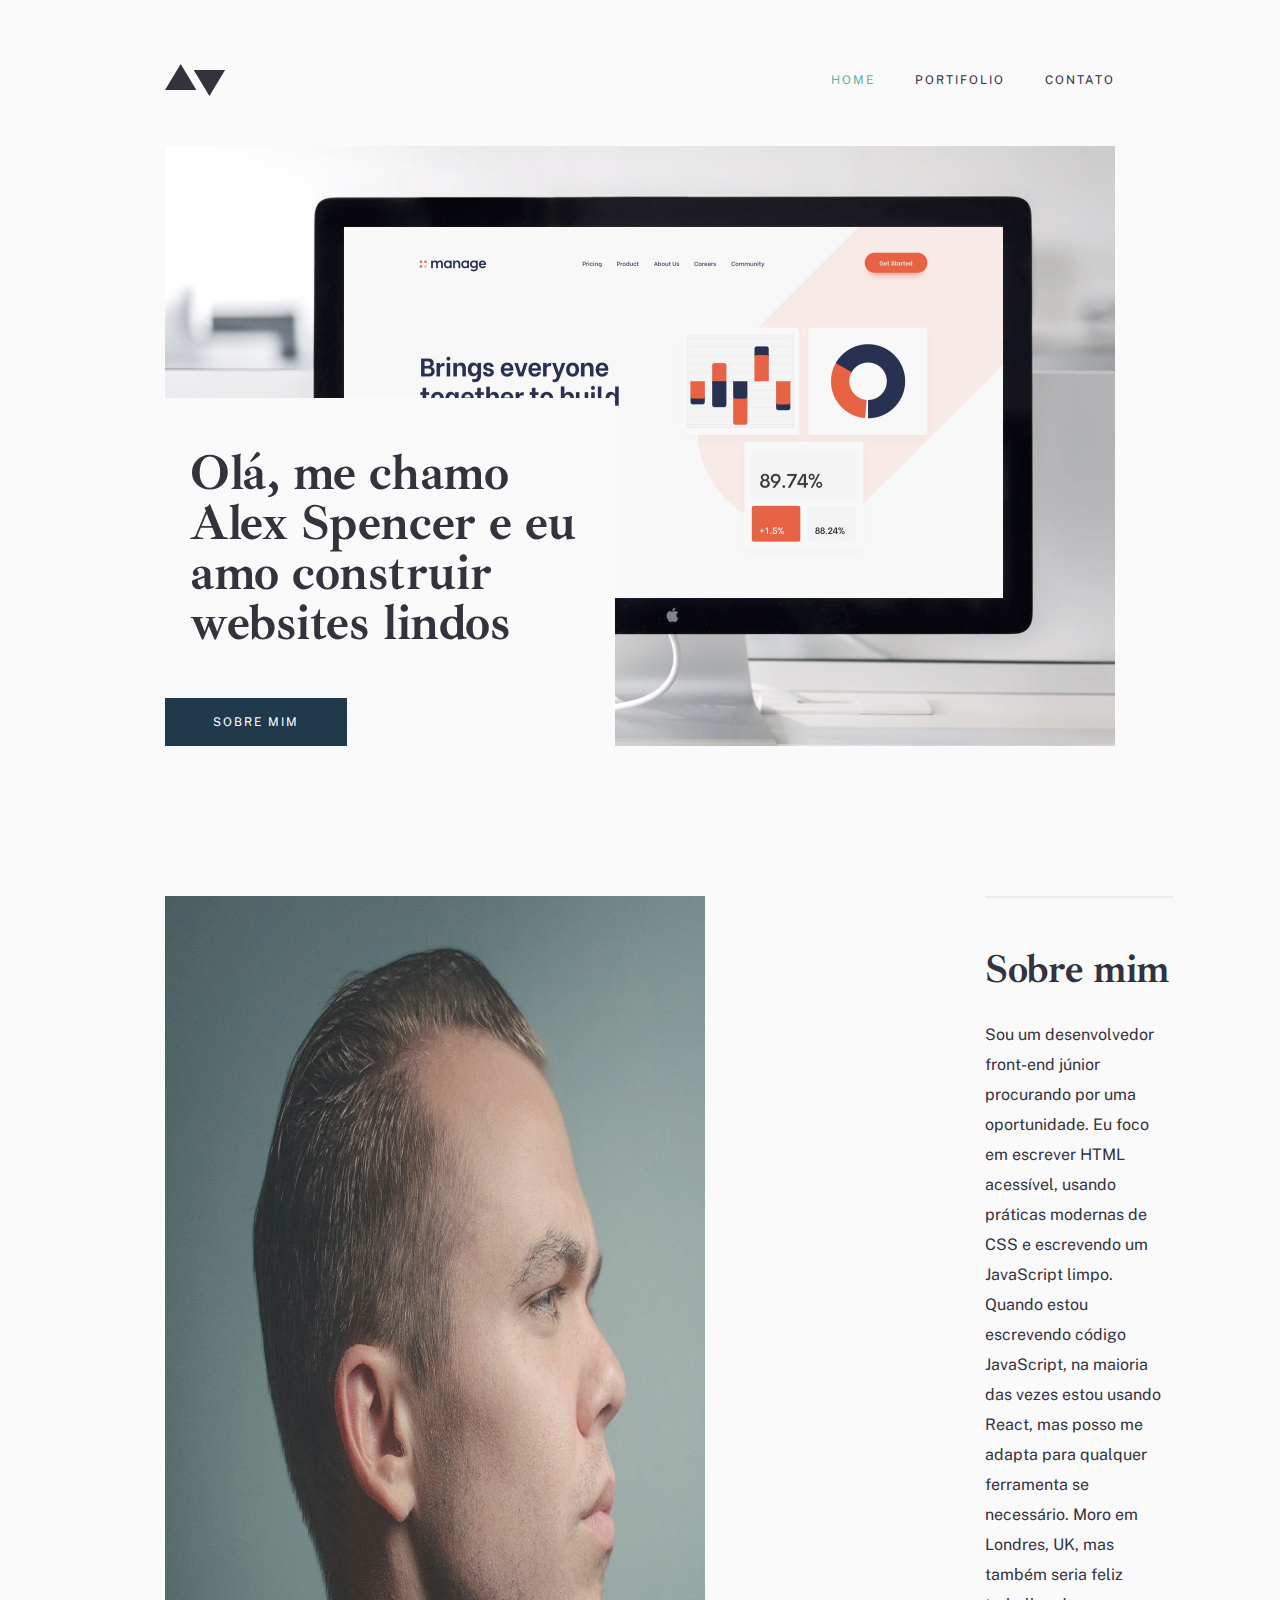
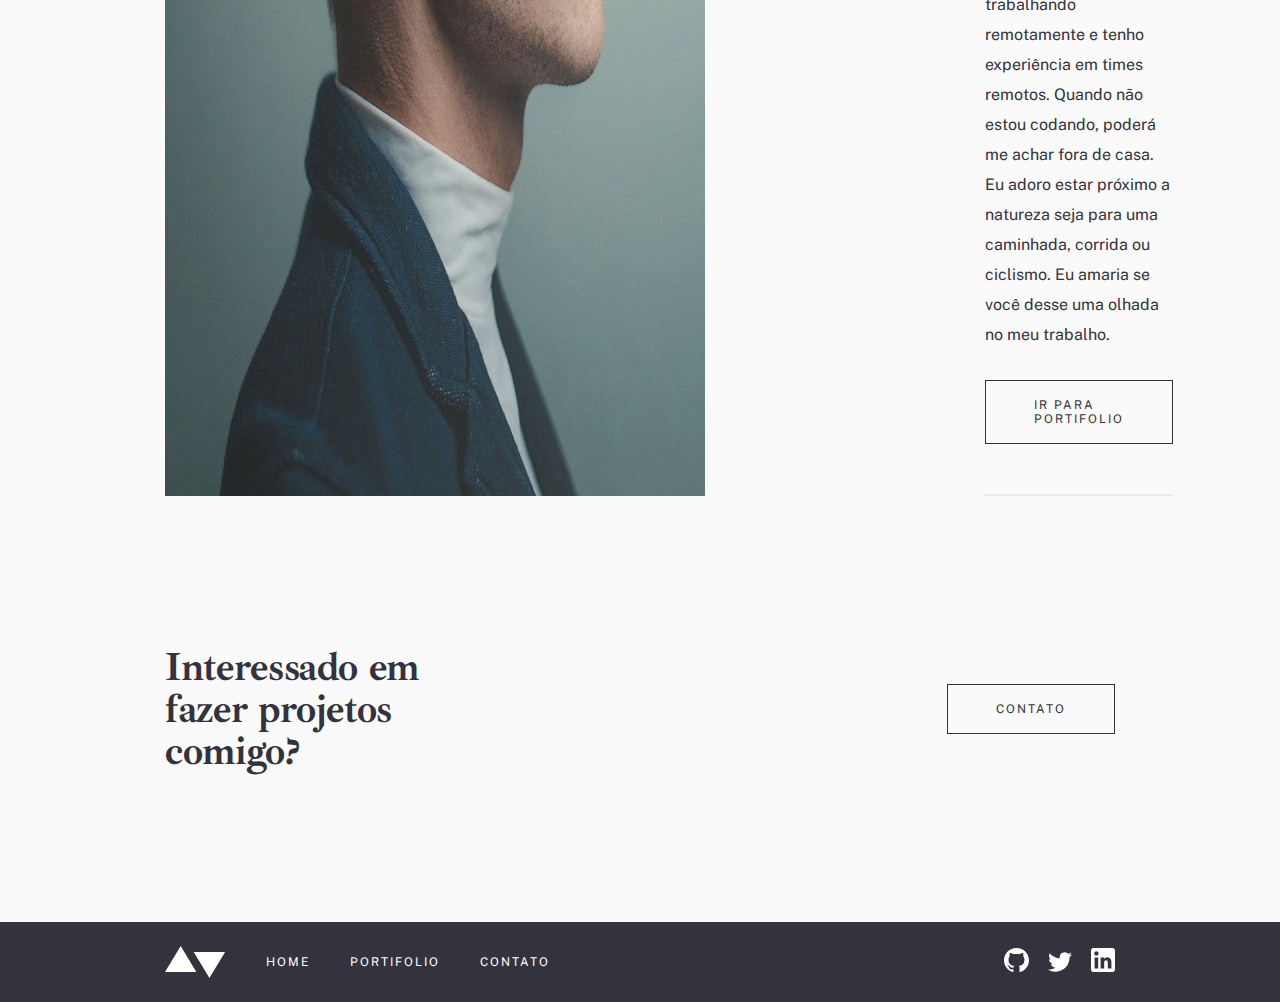
==== pages/home/index.html @ d25fe9f8 "Home" ====
<!DOCTYPE html>
<html lang="pt">

<head>
    <meta charset="UTF-8">
    <meta name="viewport" content="width=device-width, initial-scale=1.0">
    <title>Document</title>

    <link rel="preconnect" href="https://fonts.googleapis.com">
    <link rel="preconnect" href="https://fonts.gstatic.com" crossorigin>
    <link
        href="https://fonts.googleapis.com/css2?family=Ibarra+Real+Nova:wght@400;700&family=Public+Sans:wght@100;400;700&display=swap"
        rel="stylesheet">
    <link rel="stylesheet" href="../../css/global.css">
    <link rel="stylesheet" href="../../css/fonts.css">
    <link rel="stylesheet" href="../../css/buttons.css">
    <link rel="stylesheet" href="../../css/forms.css">
    <link rel="stylesheet" href="../../css/header.css">
    <link rel="stylesheet" href="../../css/footer.css">
    <link rel="stylesheet" href="../../css/colors.css">
    <link rel="stylesheet" href="../../css/spacing.css">
    <link rel="stylesheet" href="../../css/borders.css">
    <link rel="stylesheet" href="../../css/container.css">
    <link rel="stylesheet" href="style.css">
</head>

<body>
    <div class="header">
        <img src="../../assets/logo-dark.svg" alt="logo">
        <nav class="header__nav">
            <a class="link color--cyan mr-4" href="#">Home</a>
            <a class="link mr-4" href="#">Portifolio</a>
            <a class="link" href="#">Contato</a>
        </nav>
    </div>
    <div class="container mt-5">
        <div class="introduction-section">
            <div class="introduction-section__sobre-mim pt-5">
                <h1 class="title--h1 pl-2_5">Olá, me chamo Alex Spencer e eu amo construir websites lindos</h1>
                <a href="" class="btn--sobre-mim mt-5">Sobre mim</a>
            </div>
        </div>
        <div class="content-section mt-15">
            <img class="content-section__img mr-28" src="/assets/home/image-homepage-profile.jpg"
                alt="imagem de perfil">
            <div class="content-section__aside pt-5 pb-5 bt bb">
                <h2 class="title--h2 mb-3">Sobre mim</h2>
                <p class="text mb-3">
                    Sou um desenvolvedor front-end júnior procurando por uma oportunidade. Eu foco em escrever HTML
                    acessível, usando práticas modernas de CSS e escrevendo um JavaScript limpo. Quando estou escrevendo
                    código JavaScript, na maioria das vezes estou usando React, mas posso me adapta para qualquer
                    ferramenta
                    se necessário. Moro em Londres, UK, mas também seria feliz trabalhando remotamente e tenho
                    experiência
                    em times remotos. Quando não estou codando, poderá me achar fora de casa. Eu adoro estar próximo a
                    natureza seja para uma caminhada, corrida ou ciclismo. Eu amaria se você desse uma olhada no meu
                    trabalho.
                </p>
                <a href="" class="btn--contato align-self--center">Ir para Portifolio</a>
            </div>
        </div>
    </div>
    <div class="contact-section mt-15">
        <h2 class="title--h2">Interessado em fazer projetos comigo?</h2>
        <a href="" class="btn--contato">contato</a>
    </div>
    <div class="footer">
        <nav class="footer__nav">
            <img class="mr-4" src="../../assets/logo-light.svg" alt="logo">
            <a class="link mr-4 color--white" href="">Home</a>
            <a class="link mr-4 color--white" href="">Portifolio</a>
            <a class="link color--white" href="">Contato</a>
        </nav>
        <div class="footer__redes">
            <a class="mr-1_5" href=""><img src="../../assets/icons/github-light.svg" alt="github icon"></a>
            <a class="mr-1_5" href=""><img src="../../assets/icons/twitter-light.svg" alt="twitter icon"></a>
            <a href=""><img src="../../assets/icons/linkedin-light.svg" alt="linkedin icon"></a>
        </div>
    </div>
</body>

</html>
---- css/global.css ----
*{
    font-family: 'Public Sans', sans-serif;

    padding: 0;
    margin: 0;
    box-sizing: border-box;
}
body{
    display: flex;
    flex-direction: column;
    align-items: center;

    background: #FAFAFA;

    padding-top: 64px;
}
---- css/fonts.css ----
/*Titulos*/
.title--h1{
    font-family: 'Ibarra Real Nova', serif;
    font-style: normal;
    font-weight: bold;
    font-size: 50px;
    line-height: 50px;
    letter-spacing: -0.446429px;  
    color: #33323D;
}
.title--h2{
    font-family: 'Ibarra Real Nova', serif;
    font-style: normal;
    font-weight: bold;
    font-size: 40px;
    line-height: 42px;
    letter-spacing: -0.357143px;
    color: #33323D;
}
.title--h3{
    font-family: 'Ibarra Real Nova', serif;
    font-style: normal;
    font-weight: normal;
    font-size: 32px;
    line-height: 36px; 
    letter-spacing: -0.285714px;   
    color: #33323D;
}

/*Textos*/
.text{
    font-family: 'Public Sans', sans-serif;
    font-style: normal;
    font-weight: normal;
    font-size: 16px;
    line-height: 30px;
    color: #33323D;
}
.text-size--small{
    font-size: 15px;
}

/*Links*/
.link{
    font-family: 'Public Sans', sans-serif;
    text-decoration: none;
    font-style: normal;
    font-weight: normal;
    font-size: 12px;
    line-height: 14px;
    letter-spacing: 2px;
    text-transform: uppercase;
    color: #33323D;    
}
---- css/buttons.css ----
/*Botao primario*/
.btn--sobre-mim{
    font-family: 'Public Sans', sans-serif;
    text-decoration: none;
    font-style: normal;
    font-weight: normal;
    font-size: 12px;
    line-height: 14px;
    text-align: center;
    letter-spacing: 2px;
    text-transform: uppercase;
    color: #FFFFFF;

    background: #203A4C;

    padding: 17px 48px;
}
.btn--sobre-mim:hover{
    background: #5FB4A2;
}

/*Botoes secundarios*/
.btn--contato{
    font-family: 'Public Sans', sans-serif;
    text-decoration: none;
    font-style: normal;
    font-weight: normal;
    font-size: 12px;
    line-height: 14px;
    letter-spacing: 2px;
    text-transform: uppercase;
    color: #33323D;

    background: #FAFAFA;

    padding: 17px 48px;
    border: 1px solid #33323D;
}
.btn--contato:hover{
    color: #FAFAFA;

    background: #33323D;
}
.btn--enviar{
    font-family: 'Public Sans', sans-serif;
    text-decoration: none;
    font-style: normal;
    font-weight: normal;
    font-size: 12px;
    line-height: 14px;
    text-align: center;
    letter-spacing: 2px;
    text-transform: uppercase;
    color: #FFFFFF;

    background: #203A4C;
    
    padding: 17px 48px;
}
.btn--enviar:hover{
    background: #5FB4A2;
}
---- css/forms.css ----
/*Label*/
.label{
    font-family: 'Public Sans', sans-serif;
    font-style: normal;
    font-weight: bold;
    font-size: 13px;
    line-height: 30px;
    color: #33323D;  
    mix-blend-mode: normal;
    opacity: 0.8;
}

/*textarea*/
.textarea{
    resize: none;
    background: #EBEBEC;
    mix-blend-mode: normal;

    padding: 5px;
    border: 2px solid #EBEBEC;
}
.textarea:focus{
    border: 2px solid #000000;
}

/*input*/
.input{
    all: unset;
    cursor: text;
    background: #EBEBEC;
    mix-blend-mode: normal;

    padding: 10px 5px;
}
.input:focus{
    border: 2px solid #000000;
}
---- css/header.css ----
.header{
    display: flex;
    width: 100%;
    align-items: center;
    justify-content: space-between;

    padding: 0 165px;
}
.header__nav{
    display: flex;
    align-items: center;
    justify-content: space-between;
}
---- css/footer.css ----
.contact-section{
    display: flex;
    width: 100%;
    align-items: center;
    justify-content: space-between;

    padding: 0 165px;
    margin-bottom: 150px;
}
.contact-section h2{
    width: 30%;
}
.footer{
    display: flex;
    width: 100%;
    align-items: center;
    justify-content: space-between;

    background: #33323D;

    padding: 24px 165px;
}
.footer__nav{
    display: flex;
    align-items: center;
    justify-content: space-between;
}
---- css/colors.css ----
/*Cores primarias*/
.color--white{
    color: #ffffff;
}
.color--cyan{
    color: #5FB4A2;
}
.color--dark-blue{
    color: #203A4C;
}
.color--grayish-dark-blue{
    color: #33323D;
}

/*Cores de background*/
.bg-color--very-light-gray{
    background-color: #FAFAFA;
}

/*Cores de input*/
.input-color--light-gray{
    color: #EAEAEB;
}
---- css/spacing.css ----
.mt-5{
    margin-top: 50px;
}
.mt-15{
    margin-top: 150px;
}

.mr-1_5{
    margin-right: 15px;
}
.mr-4{
    margin-right: 40px;
}
.mr-50{
    margin-right: 500px;
}
.mr-28{
    margin-right: 280px;
}

.mb-3{
    margin-bottom: 30px;
}

.pt-5{
    padding-top: 50px;
}

.pr-5{
    padding-right: 50px;
}

.pb-5{
    padding-bottom: 50px;
}

.pl-2_5{
    padding-left: 25px;
}

/*flex alinhamento de itens unicos*/
.align-self--center{
    align-self: center;
}
---- css/borders.css ----
.bt{
    border-top: 2px solid #EBEBEC;
}
.bb{
    border-bottom: 2px solid #EBEBEC;
}
---- css/container.css ----
.container{
    display: flex;
    width: 100%;
    flex-direction: column;
    align-items: center;

    padding: 0 165px;
}
---- pages/home/style.css ----
.introduction-section{
    display: flex;
    width: 100%;
    height: 600px;
    flex-direction: column;
    align-items: flex-start;
    justify-content: flex-end;

    background-image: url('../../assets/home/image-homepage-hero.jpg');
    background-position: center;
    background-size: cover;
}

.introduction-section__sobre-mim{
    display: flex;
    width: 450px;
    flex-direction: column;
    align-items: flex-start;
    background-color: #FAFAFA;
}

.content-section{
    display: flex;
    width: 100%;
}
.content-section__img{
    width: 540px;
}
.content-section__aside{
    display: flex;
    flex-direction: column;
    align-items: flex-start;
}
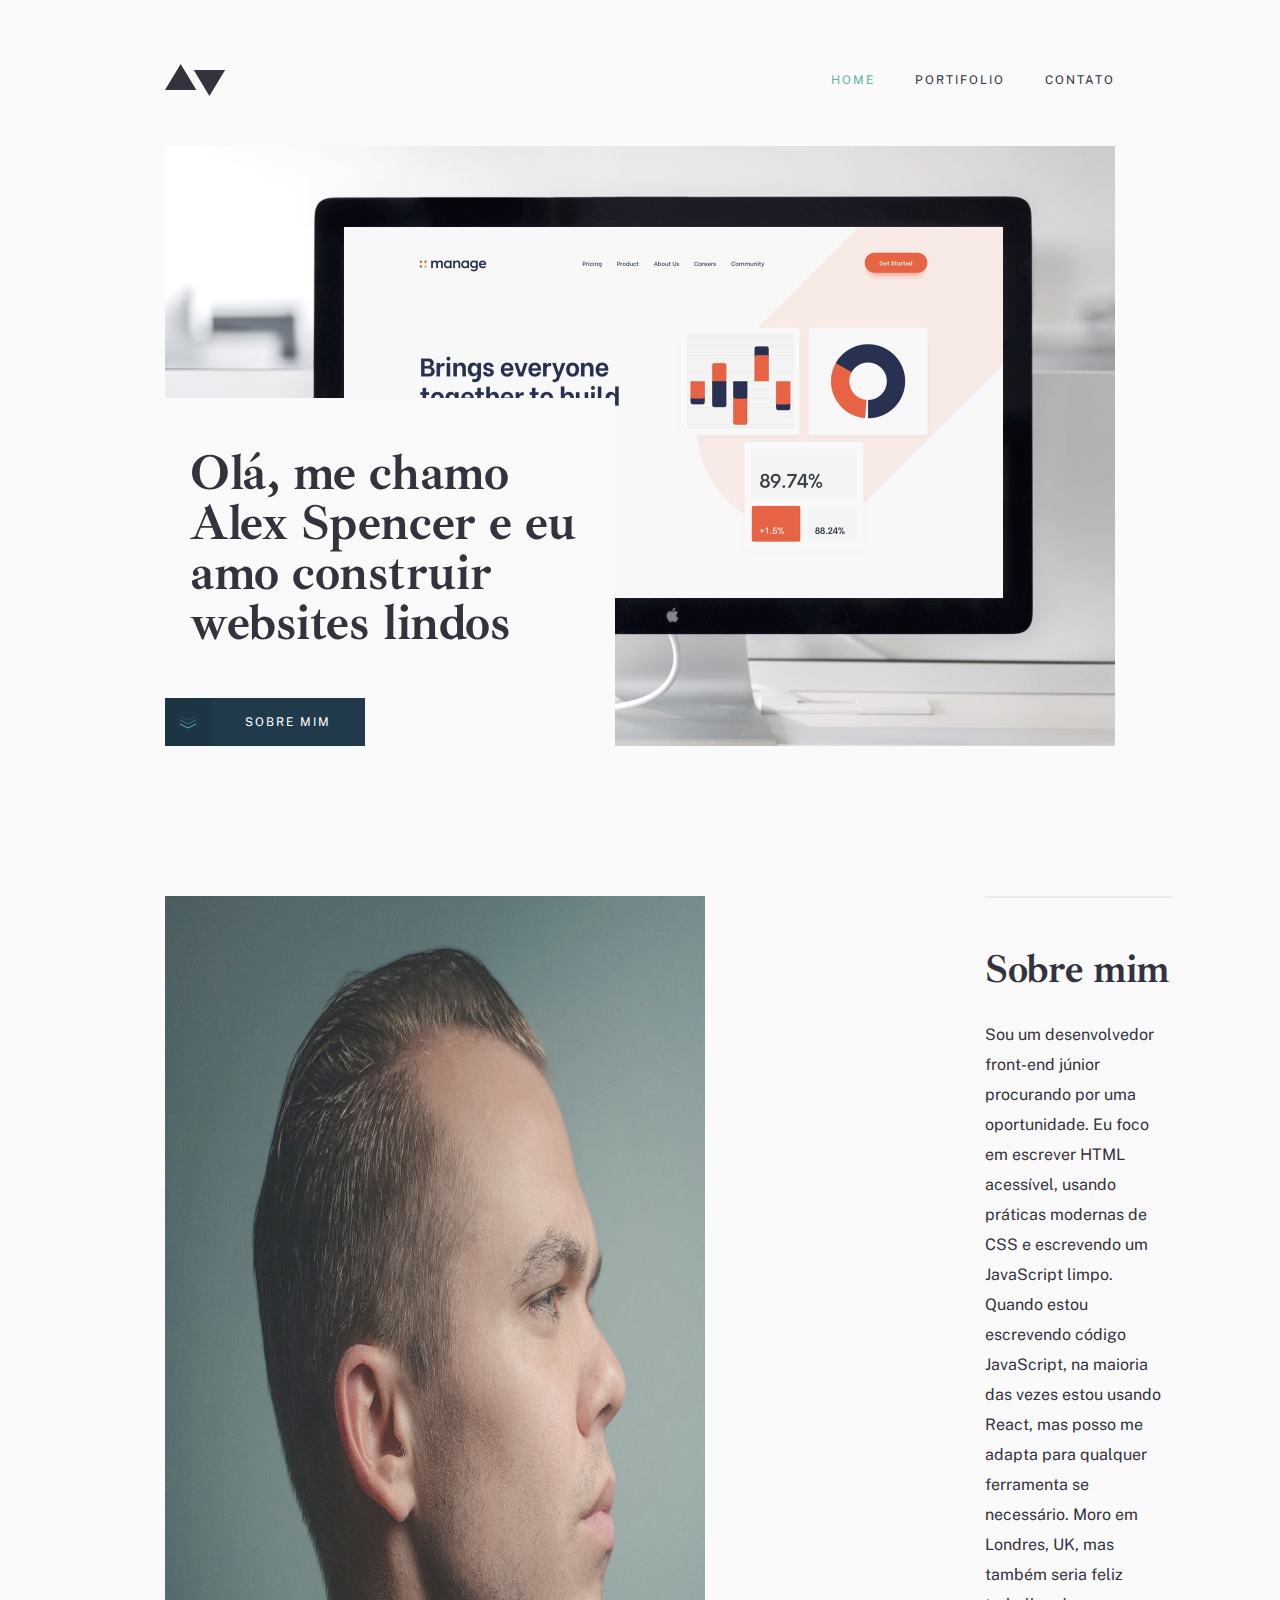
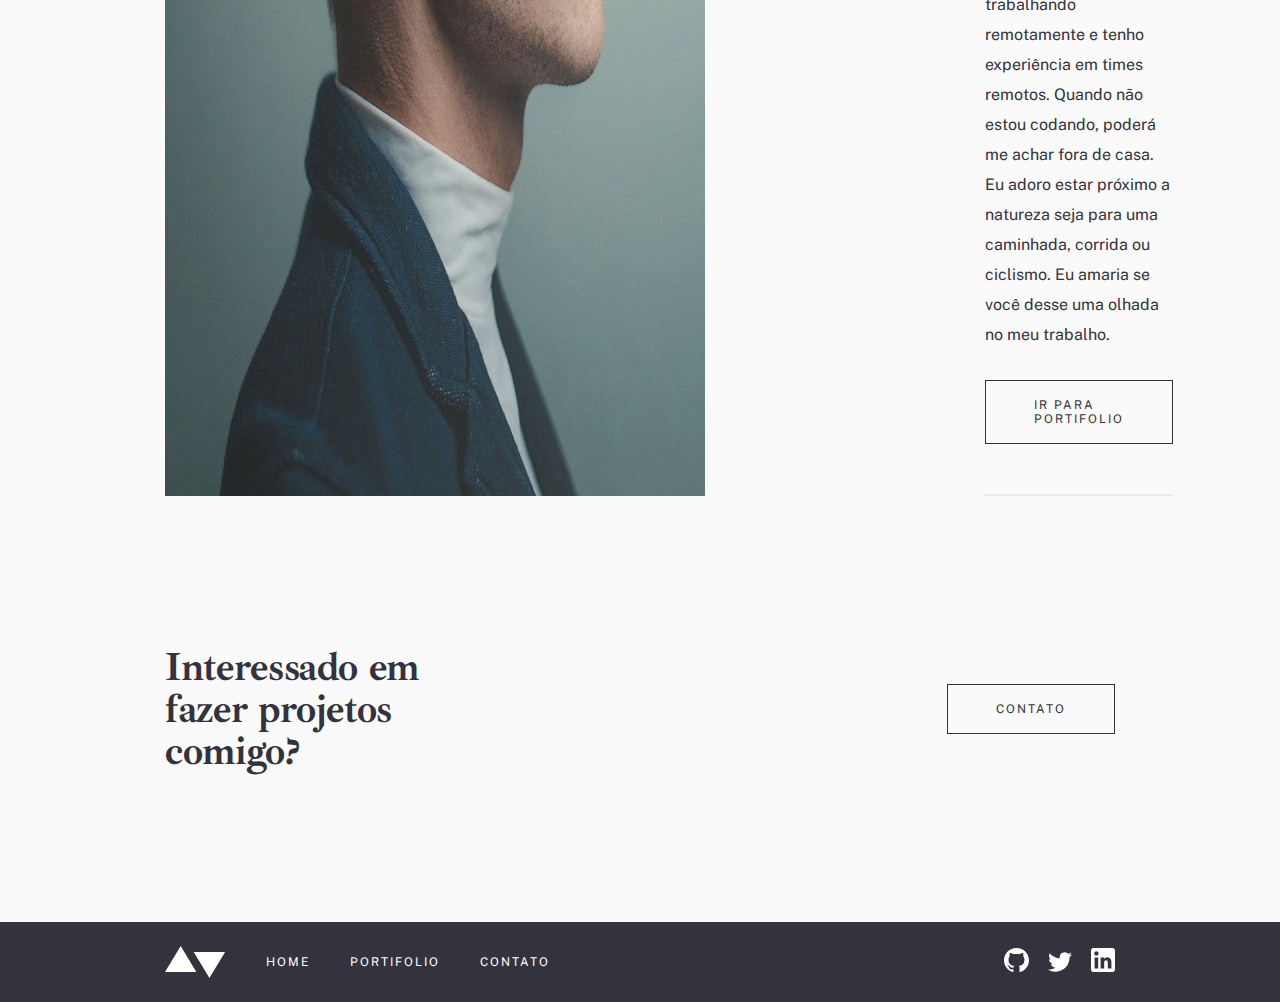
==== commit aace287b: "Home" ====
--- a/pages/home/index.html
+++ b/pages/home/index.html
@@ -4,7 +4,7 @@
 <head>
     <meta charset="UTF-8">
     <meta name="viewport" content="width=device-width, initial-scale=1.0">
-    <title>Document</title>
+    <title>Alex Spencer - Sobre Mim</title>
 
     <link rel="preconnect" href="https://fonts.googleapis.com">
     <link rel="preconnect" href="https://fonts.gstatic.com" crossorigin>
@@ -29,22 +29,25 @@
         <img src="../../assets/logo-dark.svg" alt="logo">
         <nav class="header__nav">
             <a class="link color--cyan mr-4" href="#">Home</a>
-            <a class="link mr-4" href="#">Portifolio</a>
-            <a class="link" href="#">Contato</a>
+            <a class="link mr-4" href="../portfolio/index.html">Portifolio</a>
+            <a class="link" href="../contato/index.html">Contato</a>
         </nav>
     </div>
     <div class="container mt-5">
         <div class="introduction-section">
             <div class="introduction-section__sobre-mim pt-5">
                 <h1 class="title--h1 pl-2_5">Olá, me chamo Alex Spencer e eu amo construir websites lindos</h1>
-                <a href="" class="btn--sobre-mim mt-5">Sobre mim</a>
+                <div class="btn--sobre-mim mt-5">
+                    <a class="btn--sobre-mim__down-arrow" href="#sobre-mim"></a>
+                    <a class="btn--sobre-mim__link" href="#sobre-mim">Sobre mim</a>
+                </div>
             </div>
         </div>
         <div class="content-section mt-15">
             <img class="content-section__img mr-28" src="/assets/home/image-homepage-profile.jpg"
                 alt="imagem de perfil">
             <div class="content-section__aside pt-5 pb-5 bt bb">
-                <h2 class="title--h2 mb-3">Sobre mim</h2>
+                <h2 id="sobre-mim" class="title--h2 mb-3">Sobre mim</h2>
                 <p class="text mb-3">
                     Sou um desenvolvedor front-end júnior procurando por uma oportunidade. Eu foco em escrever HTML
                     acessível, usando práticas modernas de CSS e escrevendo um JavaScript limpo. Quando estou escrevendo
@@ -56,25 +59,25 @@
                     natureza seja para uma caminhada, corrida ou ciclismo. Eu amaria se você desse uma olhada no meu
                     trabalho.
                 </p>
-                <a href="" class="btn--contato align-self--center">Ir para Portifolio</a>
+                <a href="../portfolio/index.html" class="btn--contato align-self--center">Ir para Portifolio</a>
             </div>
         </div>
     </div>
     <div class="contact-section mt-15">
         <h2 class="title--h2">Interessado em fazer projetos comigo?</h2>
-        <a href="" class="btn--contato">contato</a>
+        <a href="../contato/index.html" class="btn--contato">contato</a>
     </div>
     <div class="footer">
         <nav class="footer__nav">
             <img class="mr-4" src="../../assets/logo-light.svg" alt="logo">
-            <a class="link mr-4 color--white" href="">Home</a>
-            <a class="link mr-4 color--white" href="">Portifolio</a>
-            <a class="link color--white" href="">Contato</a>
+            <a class="link mr-4 color--white" href="#">Home</a>
+            <a class="link mr-4 color--white" href="../portfolio/index.html">Portifolio</a>
+            <a class="link color--white" href="../contato/index.html">Contato</a>
         </nav>
         <div class="footer__redes">
-            <a class="mr-1_5" href=""><img src="../../assets/icons/github-light.svg" alt="github icon"></a>
-            <a class="mr-1_5" href=""><img src="../../assets/icons/twitter-light.svg" alt="twitter icon"></a>
-            <a href=""><img src="../../assets/icons/linkedin-light.svg" alt="linkedin icon"></a>
+            <a class="mr-1_5" href="#"><img src="../../assets/icons/github-light.svg" alt="github icon"></a>
+            <a class="mr-1_5" href="#"><img src="../../assets/icons/twitter-light.svg" alt="twitter icon"></a>
+            <a href="#"><img src="../../assets/icons/linkedin-light.svg" alt="linkedin icon"></a>
         </div>
     </div>
 </body>
--- a/css/global.css
+++ b/css/global.css
@@ -13,4 +13,42 @@
     background: #FAFAFA;
 
     padding-top: 64px;
+}
+.underline{
+    border-bottom: 1px solid #33323D;
+}
+
+/*Width*/
+.width--all-line{
+    width: 100%;
+}
+.width--half-line{
+    width: 50%;
+}
+
+/*Displays*/
+.display--flex{
+    display: flex;
+}
+
+/*flex alinhamento de itens*/
+.align-items--flex-start{
+    align-items: flex-start;
+}
+.align-items--flex-end{
+    align-items: flex-end;
+}
+.align-items--center{
+    align-items: center;
+}
+
+/*flex alinhamento de itens unicos*/
+.align-self--center{
+    align-self: center;
+}
+.justify-self--flex-start{
+    justify-self: flex-start;
+}
+.justify-self--flex-end{
+    justify-self: flex-end;
 }--- a/css/fonts.css
+++ b/css/fonts.css
@@ -22,7 +22,7 @@
     font-style: normal;
     font-weight: normal;
     font-size: 32px;
-    line-height: 36px; 
+    line-height: 42px; 
     letter-spacing: -0.285714px;   
     color: #33323D;
 }
@@ -51,4 +51,17 @@
     letter-spacing: 2px;
     text-transform: uppercase;
     color: #33323D;    
+}
+
+/*Pesos de fontes*/
+.font-weight--bold{
+    font-weight: bold;
+}
+
+/*Opacidade*/
+.opacity--0_5{
+    opacity: 0.8;
+}
+.opacity--1{
+    opacity: 1;
 }--- a/css/buttons.css
+++ b/css/buttons.css
@@ -1,8 +1,37 @@
 /*Botao primario*/
 .btn--sobre-mim{
-    font-family: 'Public Sans', sans-serif;
+    display: flex;
+    width: 200px;
+    align-items: center;
+    justify-content: space-between;
+}
+.btn--sobre-mim:hover .btn--sobre-mim__link{
+    background-color: #5FB4A2;
+}
+.btn--sobre-mim:hover .btn--sobre-mim__down-arrow{
+    background-image: url('/assets/icons/down-arrows-light.svg');
+    background-color: #55A292;
+}
+.btn--sobre-mim__down-arrow{
+    display: flex;
+    align-items: center;
+    justify-content: center;
+    width: 30%;
+    height: 100%;
+
+    background-color: #1D3444;
+    background-image: url('/assets/icons/down-arrows.svg');
+    background-repeat: no-repeat;
+    background-position: center;
+
+    padding: 17px 0;
+}
+.btn--sobre-mim__link{
+    width: 100%;
+    justify-self: center;
+
+    font-style: normal;
     text-decoration: none;
-    font-style: normal;
     font-weight: normal;
     font-size: 12px;
     line-height: 14px;
@@ -13,10 +42,7 @@
 
     background: #203A4C;
 
-    padding: 17px 48px;
-}
-.btn--sobre-mim:hover{
-    background: #5FB4A2;
+    padding: 17px 0;
 }
 
 /*Botoes secundarios*/
@@ -55,7 +81,7 @@
 
     background: #203A4C;
     
-    padding: 17px 48px;
+    padding: 15px 66px;
 }
 .btn--enviar:hover{
     background: #5FB4A2;
--- a/css/forms.css
+++ b/css/forms.css
@@ -9,10 +9,20 @@
     mix-blend-mode: normal;
     opacity: 0.8;
 }
+.label--btn{
+    background: #203A4C;
+
+    padding: 15px 0;
+}
+.label--btn img{
+    width: 100%;
+    height: 100%;
+}
 
 /*textarea*/
 .textarea{
     resize: none;
+    width: 100%;
     background: #EBEBEC;
     mix-blend-mode: normal;
 
@@ -27,10 +37,12 @@
 .input{
     all: unset;
     cursor: text;
+    width: 100%;
     background: #EBEBEC;
     mix-blend-mode: normal;
 
     padding: 10px 5px;
+    border: 2px solid #EBEBEC;
 }
 .input:focus{
     border: 2px solid #000000;
--- a/css/spacing.css
+++ b/css/spacing.css
@@ -1,5 +1,12 @@
+/*Margens*/
 .mt-5{
     margin-top: 50px;
+}
+.mt-8{
+    margin-top: 80px;
+}
+.mt-9_5{
+    margin-top: 95px;
 }
 .mt-15{
     margin-top: 150px;
@@ -8,22 +15,66 @@
 .mr-1_5{
     margin-right: 15px;
 }
+.mr-3{
+    margin-right: 30px;
+}
 .mr-4{
     margin-right: 40px;
+}
+.mr-12{
+    margin-right: 120px;
+}
+.mr-28{
+    margin-right: 280px;
 }
 .mr-50{
     margin-right: 500px;
 }
-.mr-28{
-    margin-right: 280px;
+
+.mb-1{
+    margin-bottom: 10px;
 }
-
+.mb-1_5{
+    margin-bottom: 15px;
+}
+.mb-2_5{
+    margin-bottom: 25px;
+}
 .mb-3{
     margin-bottom: 30px;
 }
+.mb-4{
+    margin-bottom: 40px;
+}
+.mb-5{
+    margin-bottom: 50px;
+}
+.mb-6_5{
+    margin-bottom: 65px;
+}
+.mb-9{
+    margin-bottom: 90px;
+}
+.mb-10{
+    margin-bottom: 100px;
+}
+.mb-11_5{
+    margin-bottom: 115px;
+}
 
+.ml-3{
+    margin-left: 30px;
+}
+.ml-12{
+    margin-left: 120px;
+}
+
+/*Padding*/
 .pt-5{
     padding-top: 50px;
+}
+.pt-10{
+    padding-top: 100px;
 }
 
 .pr-5{
@@ -36,9 +87,4 @@
 
 .pl-2_5{
     padding-left: 25px;
-}
-
-/*flex alinhamento de itens unicos*/
-.align-self--center{
-    align-self: center;
 }